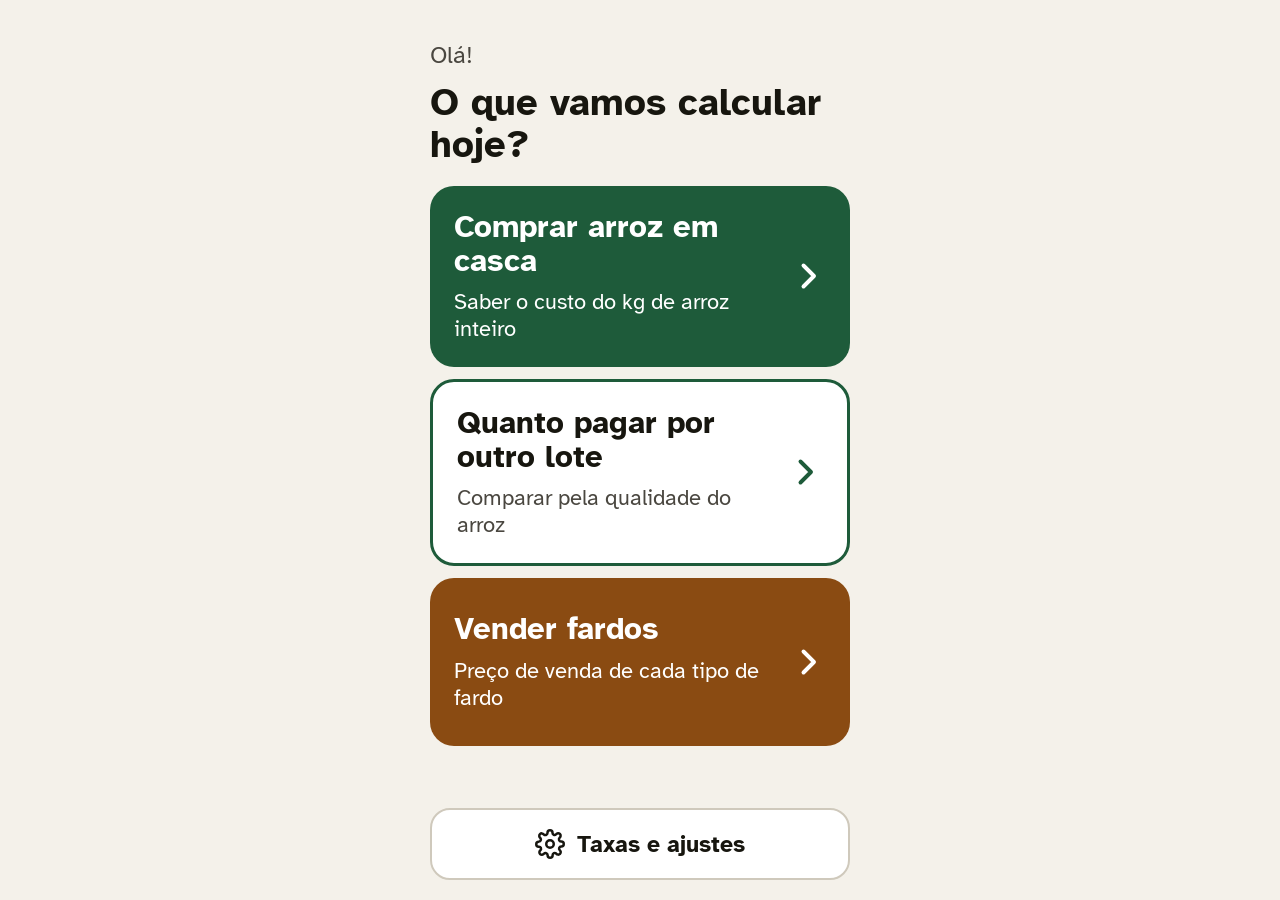
==== index.html @ 08b464fc "Protótipo web do app Custo do Arroz" ====
<!doctype html>
<html lang="pt-BR">
<head>
<meta charset="utf-8">
<meta name="viewport" content="width=device-width, initial-scale=1, viewport-fit=cover">
<meta name="theme-color" content="#F4F1EA">
<meta name="apple-mobile-web-app-capable" content="yes">
<meta name="mobile-web-app-capable" content="yes">
<meta name="apple-mobile-web-app-status-bar-style" content="default">
<meta name="apple-mobile-web-app-title" content="Custo Arroz">
<title>Custo do Arroz</title>
<link rel="manifest" href="manifest.webmanifest">
<link rel="icon" href="icon-192.png" type="image/png">
<link rel="apple-touch-icon" href="icon-180.png">
<link rel="preconnect" href="https://fonts.googleapis.com">
<link rel="preconnect" href="https://fonts.gstatic.com" crossorigin>
<link href="https://fonts.googleapis.com/css2?family=Atkinson+Hyperlegible:wght@400;700&display=swap" rel="stylesheet">
<link rel="stylesheet" href="styles.css">
</head>
<body>
<main id="app" class="app" aria-live="off"></main>
<div id="kp" class="kp" hidden></div>
<script src="calc.js"></script>
<script src="app.js"></script>
</body>
</html>
---- styles.css ----
:root {
  --bg: #F4F1EA;
  --surface: #FFFFFF;
  --surface-2: #FAF8F3;
  --ink: #17160F;
  --muted: #4A4740;
  --line: #CFC9BC;
  --line-soft: #E2DDD2;
  --green: #1E5B3A;
  --green-dark: #123D26;
  --green-soft: #E3EEE6;
  --brown: #8A4B12;
  --brown-soft: #F6E9DA;
  --focus: #E0A526;
  --danger: #A3251B;
  --radius: 20px;
  --safe-top: env(safe-area-inset-top, 0px);
  --safe-bottom: env(safe-area-inset-bottom, 0px);
}

* { box-sizing: border-box; }

html, body {
  margin: 0;
  background: var(--bg);
  color: var(--ink);
  font-family: 'Atkinson Hyperlegible', -apple-system, system-ui, sans-serif;
  -webkit-text-size-adjust: 100%;
  -webkit-tap-highlight-color: transparent;
}

button, a { font-family: inherit; touch-action: manipulation; }
button { cursor: pointer; }
:focus-visible { outline: 4px solid var(--focus); outline-offset: 3px; }

.app {
  max-width: 460px;
  min-height: 100dvh;
  margin: 0 auto;
  padding: calc(var(--safe-top) + 16px) 20px calc(var(--safe-bottom) + 20px);
  display: flex;
  flex-direction: column;
  gap: 12px;
}

/* Topo das telas */
.top { display: flex; align-items: center; min-height: 56px; }
.back {
  display: inline-flex; align-items: center; gap: 4px;
  height: 56px; padding: 0 20px 0 10px;
  border-radius: 28px; border: 2px solid var(--line); background: var(--surface);
  color: var(--ink); font-size: 22px; font-weight: 700; text-decoration: none;
}
.back svg { width: 28px; height: 28px; }
h1 { margin: 0; font-size: 31px; line-height: 1.15; }
h2 { margin: 6px 0 0; font-size: 23px; line-height: 1.2; }
.sub { margin: -6px 0 0; font-size: 20px; color: var(--muted); }

/* Início */
.hello { font-size: 24px; color: var(--muted); margin-top: 24px; }
.home-title { font-size: 38px; line-height: 1.1; margin-bottom: 8px; }
.big {
  display: flex; align-items: center; gap: 12px;
  min-height: 168px; padding: 24px; border-radius: 24px;
  text-decoration: none; color: #fff; background: var(--green);
}
.big.outline { background: var(--surface); color: var(--ink); border: 3px solid var(--green); }
.big.outline .big-sub { color: var(--muted); }
.big.outline svg { color: var(--green); }
.big.brown { background: var(--brown); }
.big-text { display: flex; flex-direction: column; gap: 10px; flex: 1; }
.big-title { font-size: 31px; font-weight: 700; line-height: 1.1; }
.big-sub { font-size: 22px; line-height: 1.25; }
.big svg { width: 36px; height: 36px; flex-shrink: 0; }

.plain {
  display: flex; align-items: center; justify-content: center; gap: 12px;
  min-height: 72px; padding: 0 16px; border-radius: 20px;
  border: 2px solid var(--line); background: var(--surface);
  color: var(--ink); font-size: 23px; font-weight: 700; text-decoration: none;
}
.plain svg { width: 30px; height: 30px; }
.push { margin-top: auto; }

/* Campo com − e + */
.field {
  display: flex; flex-direction: column; gap: 8px;
  padding: 12px 14px; border-radius: var(--radius);
  background: var(--surface); border: 2px solid var(--line-soft);
}
.field-head { display: flex; justify-content: space-between; align-items: baseline; gap: 8px; }
.field-label { font-size: 22px; font-weight: 700; }
.field-label small { font-size: 19px; font-weight: 400; color: var(--muted); }
.field-hint { font-size: 19px; color: var(--muted); text-align: right; }
.stepper { display: flex; align-items: center; gap: 12px; }
.round {
  width: 64px; height: 64px; flex-shrink: 0; border-radius: 50%;
  border: 2px solid var(--green); background: var(--green-soft); color: var(--green);
  font-size: 40px; font-weight: 700; line-height: 1; padding: 0;
  display: flex; align-items: center; justify-content: center;
}
.round.plus { background: var(--green); color: #fff; }
.round:active { transform: scale(0.94); }
.value {
  flex: 1; min-width: 0; height: 64px; border-radius: 16px;
  border: 2px solid var(--line); background: var(--surface-2); color: var(--ink);
  font-size: 40px; font-weight: 700; font-variant-numeric: tabular-nums;
}
.brown-theme .round { border-color: var(--brown); background: var(--brown-soft); color: var(--brown); }
.brown-theme .round.plus { background: var(--brown); color: #fff; }

.warn {
  padding: 12px 16px; border-radius: 16px; font-size: 19px; line-height: 1.3;
  background: #FBE4E1; border: 2px solid var(--danger); color: var(--danger); font-weight: 700;
}

.info {
  display: flex; justify-content: space-between; align-items: center; gap: 12px;
  padding: 12px 16px; border-radius: 16px; font-size: 19px; line-height: 1.3;
  background: var(--green-soft); border: 2px solid #B9D3C1;
}
.info.brown-info { background: var(--brown-soft); border-color: #E3C9AB; }
.info strong { font-variant-numeric: tabular-nums; }
.link-btn {
  flex-shrink: 0; min-height: 48px; padding: 0 14px; border-radius: 14px;
  border: 2px solid currentColor; background: var(--surface);
  color: var(--green); font-size: 19px; font-weight: 700; text-decoration: none;
  display: inline-flex; align-items: center;
}
.brown-info .link-btn { color: var(--brown); }

/* Resultado fixo embaixo */
.result {
  position: sticky; bottom: calc(var(--safe-bottom) + 10px);
  margin-top: auto;
  display: flex; flex-direction: column; gap: 4px;
  padding: 18px 20px; border-radius: 24px;
  background: var(--green); color: #fff;
  box-shadow: 0 -6px 18px rgba(244, 241, 234, 0.9);
}
.result.brown { background: var(--brown); }
.result-label { font-size: 22px; }
.result-value { font-size: 54px; font-weight: 700; line-height: 1.05; font-variant-numeric: tabular-nums; }
.result-foot { display: flex; justify-content: space-between; align-items: center; gap: 8px; margin-top: 6px; font-size: 19px; }
.result a { color: #fff; font-size: 20px; font-weight: 700; display: inline-flex; align-items: center; min-height: 44px; }
.result a svg { width: 24px; height: 24px; }
.result-value.bad { font-size: 34px; }
.result-note { font-size: 19px; line-height: 1.35; margin-top: 4px; }

/* Conta passo a passo */
.rows { padding: 4px 18px; border-radius: var(--radius); background: var(--surface); border: 2px solid var(--line-soft); }
.row { display: flex; justify-content: space-between; align-items: center; gap: 12px; padding: 10px 0; border-top: 1px solid #ECE7DC; }
.row:first-child { border-top: none; }
.row.total { border-top: 3px solid var(--ink); font-weight: 700; }
.row-text { display: flex; flex-direction: column; gap: 2px; }
.row-label { font-size: 22px; }
.row-sub { font-size: 17px; color: var(--muted); font-weight: 400; }
.row-value { font-size: 25px; font-variant-numeric: tabular-nums; white-space: nowrap; }

/* Cartões dos tipos de fardo */
.tipo {
  display: flex; align-items: center; gap: 10px; min-height: 96px;
  padding: 12px 12px 12px 18px; border-radius: var(--radius);
  background: var(--surface); border: 2px solid var(--line-soft);
  color: var(--ink); text-decoration: none;
}
.tipo-text { display: flex; flex-direction: column; gap: 2px; flex: 1; }
.tipo-nome { font-size: 27px; font-weight: 700; }
.tipo-comp { font-size: 18px; color: var(--muted); }
.tipo-preco { font-size: 32px; font-weight: 700; color: var(--brown); font-variant-numeric: tabular-nums; white-space: nowrap; }
.tipo svg { width: 28px; height: 28px; color: var(--muted); flex-shrink: 0; }

/* Ajustes */
.tabs { display: grid; grid-template-columns: 1fr 1fr; gap: 6px; padding: 6px; border-radius: 20px; background: #E8E3D8; }
.tab { height: 60px; border: none; border-radius: 15px; background: transparent; color: var(--muted); font-size: 24px; font-weight: 700; }
.tab[aria-selected="true"] { background: var(--surface); color: var(--ink); box-shadow: 0 1px 3px rgba(0, 0, 0, 0.18); }
.setting {
  display: flex; align-items: center; justify-content: space-between; gap: 12px;
  min-height: 76px; padding: 8px 10px 8px 16px; border-radius: 18px;
  background: var(--surface); border: 2px solid var(--line-soft);
}
.setting .value { flex: 0 0 auto; min-width: 128px; height: 58px; padding: 0 14px; font-size: 30px; text-align: right; }
.note { margin: 8px 0 0; font-size: 19px; line-height: 1.35; color: var(--muted); }
.danger-btn { color: var(--danger); border-color: var(--danger); }

/* Teclado grande */
.kp {
  position: fixed; inset: 0; z-index: 10; background: var(--bg);
  overflow-y: auto;
}
.kp-inner {
  max-width: 460px; min-height: 100%; margin: 0 auto;
  padding: calc(var(--safe-top) + 16px) 20px calc(var(--safe-bottom) + 20px);
  display: flex; flex-direction: column; gap: 14px;
}
.kp-display {
  display: flex; align-items: center; justify-content: flex-end; gap: 10px;
  min-height: 112px; padding: 0 22px; border-radius: 20px;
  background: var(--surface); border: 3px solid var(--green);
}
.kp-display .unit { font-size: 30px; color: var(--muted); }
.kp-display .num { font-size: 64px; font-weight: 700; font-variant-numeric: tabular-nums; padding: 0 6px; border-radius: 10px; }
.kp-display .num.fresh { background: #CFE3D5; }
.kp-help { font-size: 19px; color: var(--muted); min-height: 24px; }
.kp-help.err { color: var(--danger); font-weight: 700; }
.keys { display: grid; grid-template-columns: repeat(3, 1fr); gap: 12px; margin-top: 4px; }
.key {
  height: 80px; border-radius: 20px; border: 2px solid var(--line);
  background: var(--surface); color: var(--ink); font-size: 42px; font-weight: 700;
}
.key.alt { background: #E8E3D8; }
.key:active { filter: brightness(0.9); }
.key svg { width: 40px; height: 40px; vertical-align: middle; }
.done {
  height: 84px; border: none; border-radius: 22px; background: var(--green); color: #fff;
  font-size: 30px; font-weight: 700;
}
.done:disabled { background: #9DB2A5; }
body.kp-open { overflow: hidden; }
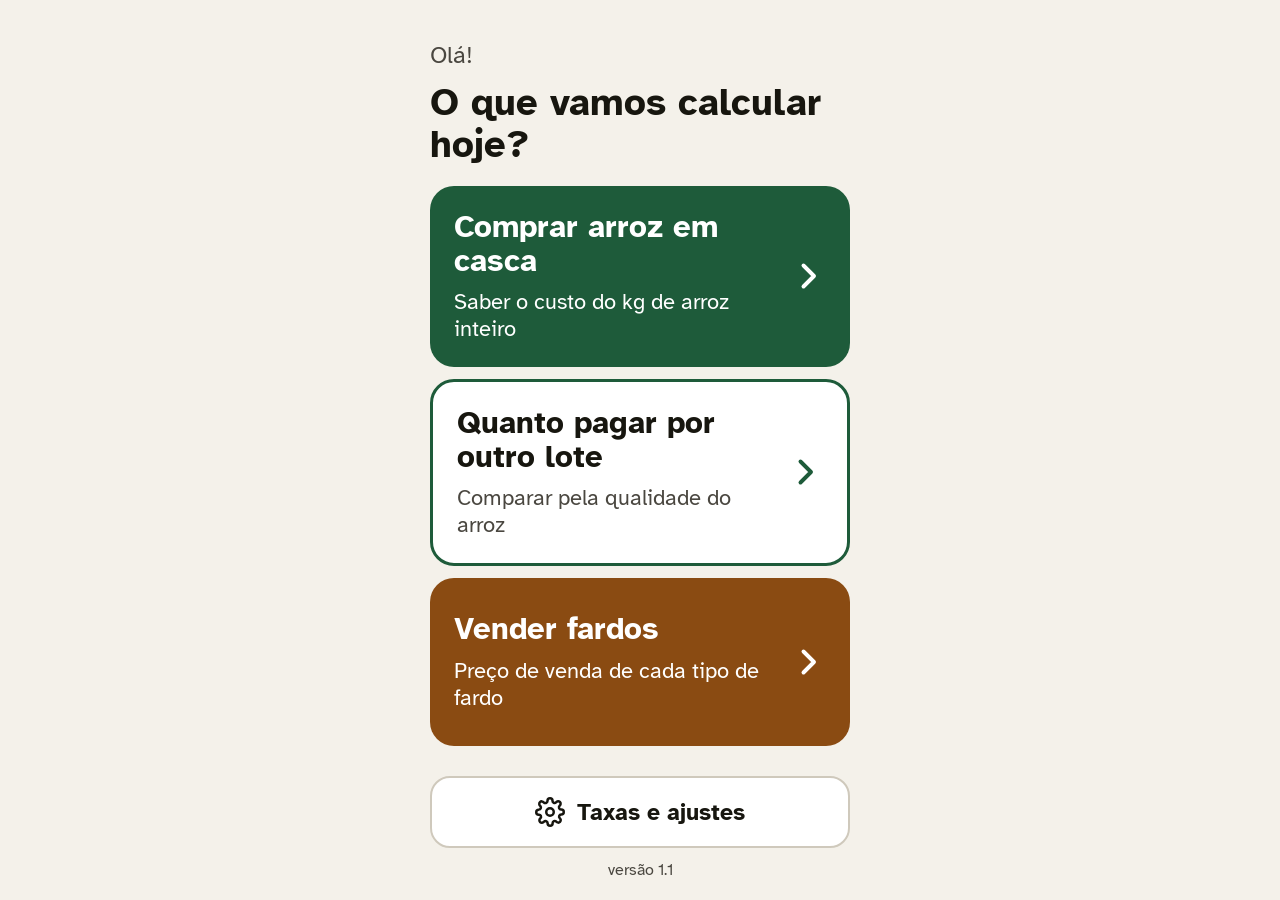
==== commit 226f17eb: "PWA offline (versão 1.1)" ====
--- a/index.html
+++ b/index.html
@@ -12,12 +12,12 @@
 <link rel="manifest" href="manifest.webmanifest">
 <link rel="icon" href="icon-192.png" type="image/png">
 <link rel="apple-touch-icon" href="icon-180.png">
-<link rel="preconnect" href="https://fonts.googleapis.com">
-<link rel="preconnect" href="https://fonts.gstatic.com" crossorigin>
-<link href="https://fonts.googleapis.com/css2?family=Atkinson+Hyperlegible:wght@400;700&display=swap" rel="stylesheet">
+<link rel="preload" href="fonts/atkinson-400.woff2" as="font" type="font/woff2" crossorigin>
+<link rel="preload" href="fonts/atkinson-700.woff2" as="font" type="font/woff2" crossorigin>
 <link rel="stylesheet" href="styles.css">
 </head>
 <body>
+<button id="update" class="update" type="button" hidden>Nova versão disponível.<br>Toque aqui para atualizar.</button>
 <main id="app" class="app" aria-live="off"></main>
 <div id="kp" class="kp" hidden></div>
 <script src="calc.js"></script>
--- a/styles.css
+++ b/styles.css
@@ -1,3 +1,19 @@
+/* Fonte guardada no próprio app (funciona sem internet). Licença em fonts/OFL.txt. */
+@font-face {
+  font-family: 'Atkinson Hyperlegible';
+  font-style: normal;
+  font-weight: 400;
+  font-display: swap;
+  src: url(fonts/atkinson-400.woff2) format('woff2');
+}
+@font-face {
+  font-family: 'Atkinson Hyperlegible';
+  font-style: normal;
+  font-weight: 700;
+  font-display: swap;
+  src: url(fonts/atkinson-700.woff2) format('woff2');
+}
+
 :root {
   --bg: #F4F1EA;
   --surface: #FFFFFF;
@@ -81,6 +97,7 @@
 }
 .plain svg { width: 30px; height: 30px; }
 .push { margin-top: auto; }
+.versao { margin: 0; text-align: center; font-size: 16px; color: var(--muted); }
 
 /* Campo com − e + */
 .field {
@@ -145,6 +162,7 @@
 .result a { color: #fff; font-size: 20px; font-weight: 700; display: inline-flex; align-items: center; min-height: 44px; }
 .result a svg { width: 24px; height: 24px; }
 .result-value.bad { font-size: 34px; }
+.result-value.long { font-size: 44px; }
 .result-note { font-size: 19px; line-height: 1.35; margin-top: 4px; }
 
 /* Conta passo a passo */
@@ -171,7 +189,7 @@
 .tipo svg { width: 28px; height: 28px; color: var(--muted); flex-shrink: 0; }
 
 /* Ajustes */
-.tabs { display: grid; grid-template-columns: 1fr 1fr; gap: 6px; padding: 6px; border-radius: 20px; background: #E8E3D8; }
+.tabs { display: grid; grid-template-columns: repeat(3, 1fr); gap: 6px; padding: 6px; border-radius: 20px; background: #E8E3D8; }
 .tab { height: 60px; border: none; border-radius: 15px; background: transparent; color: var(--muted); font-size: 24px; font-weight: 700; }
 .tab[aria-selected="true"] { background: var(--surface); color: var(--ink); box-shadow: 0 1px 3px rgba(0, 0, 0, 0.18); }
 .setting {
@@ -180,6 +198,10 @@
   background: var(--surface); border: 2px solid var(--line-soft);
 }
 .setting .value { flex: 0 0 auto; min-width: 128px; height: 58px; padding: 0 14px; font-size: 30px; text-align: right; }
+.tipo-setting { flex-direction: column; align-items: stretch; gap: 8px; padding: 12px 14px 12px 16px; }
+.kg-pair { display: grid; grid-template-columns: auto 1fr; align-items: center; gap: 8px 12px; }
+.kg-label { font-size: 20px; color: var(--muted); }
+.kg-pair .value { width: 100%; }
 .note { margin: 8px 0 0; font-size: 19px; line-height: 1.35; color: var(--muted); }
 .danger-btn { color: var(--danger); border-color: var(--danger); }
 
@@ -217,3 +239,13 @@
 }
 .done:disabled { background: #9DB2A5; }
 body.kp-open { overflow: hidden; }
+
+/* Aviso de nova versão, fixo no topo */
+.update {
+  position: sticky; top: 0; z-index: 20;
+  display: block; width: 100%; max-width: 460px; margin: 0 auto;
+  padding: calc(var(--safe-top) + 14px) 20px 14px;
+  border: none; background: var(--focus); color: var(--ink);
+  font-size: 22px; font-weight: 700; line-height: 1.3; text-align: center;
+}
+.update[hidden] { display: none; }
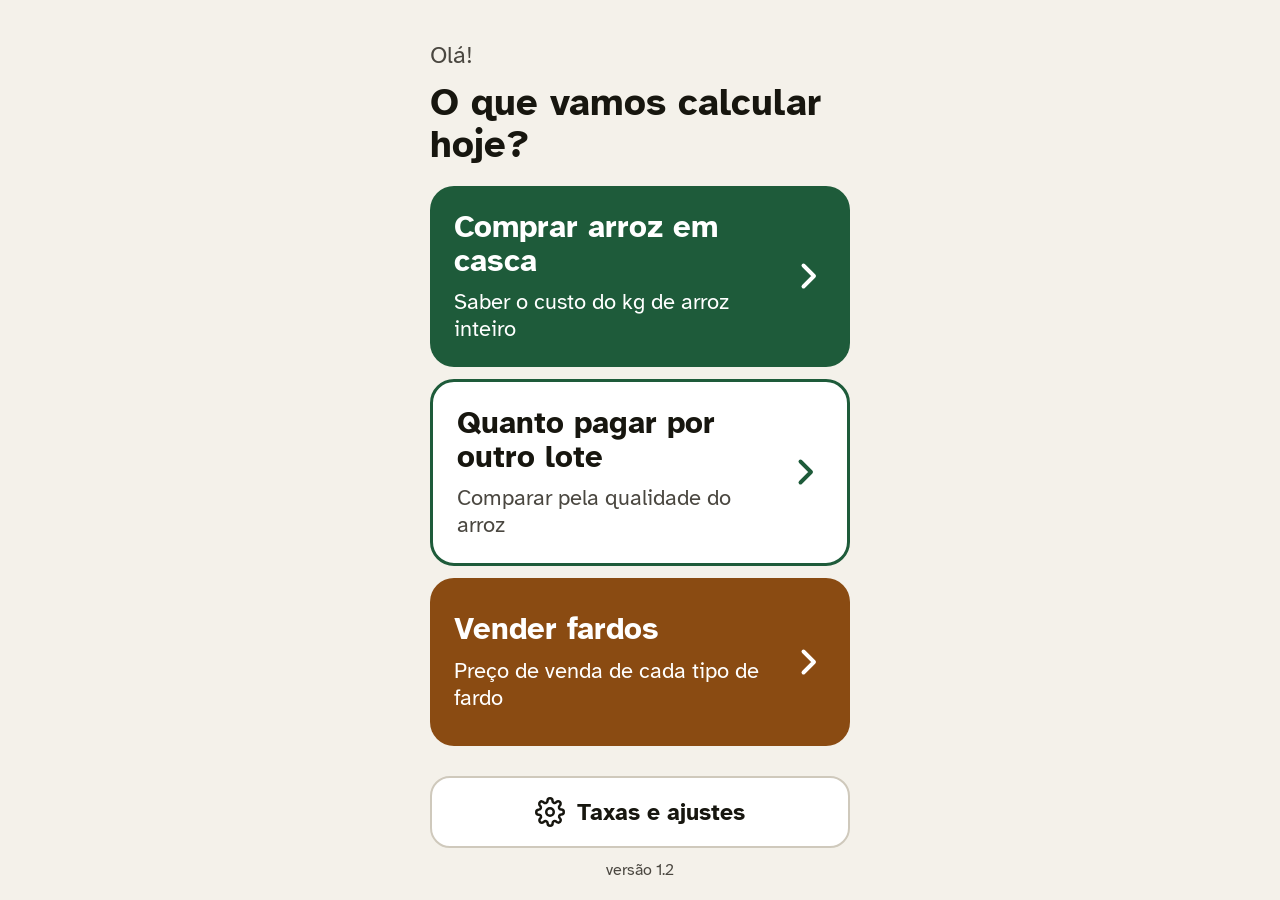
==== commit 9120e096: "Valores guardados com controle de formato (versão 1.2)" ====
--- a/index.html
+++ b/index.html
@@ -21,6 +21,7 @@
 <main id="app" class="app" aria-live="off"></main>
 <div id="kp" class="kp" hidden></div>
 <script src="calc.js"></script>
+<script src="dados.js"></script>
 <script src="app.js"></script>
 </body>
 </html>
